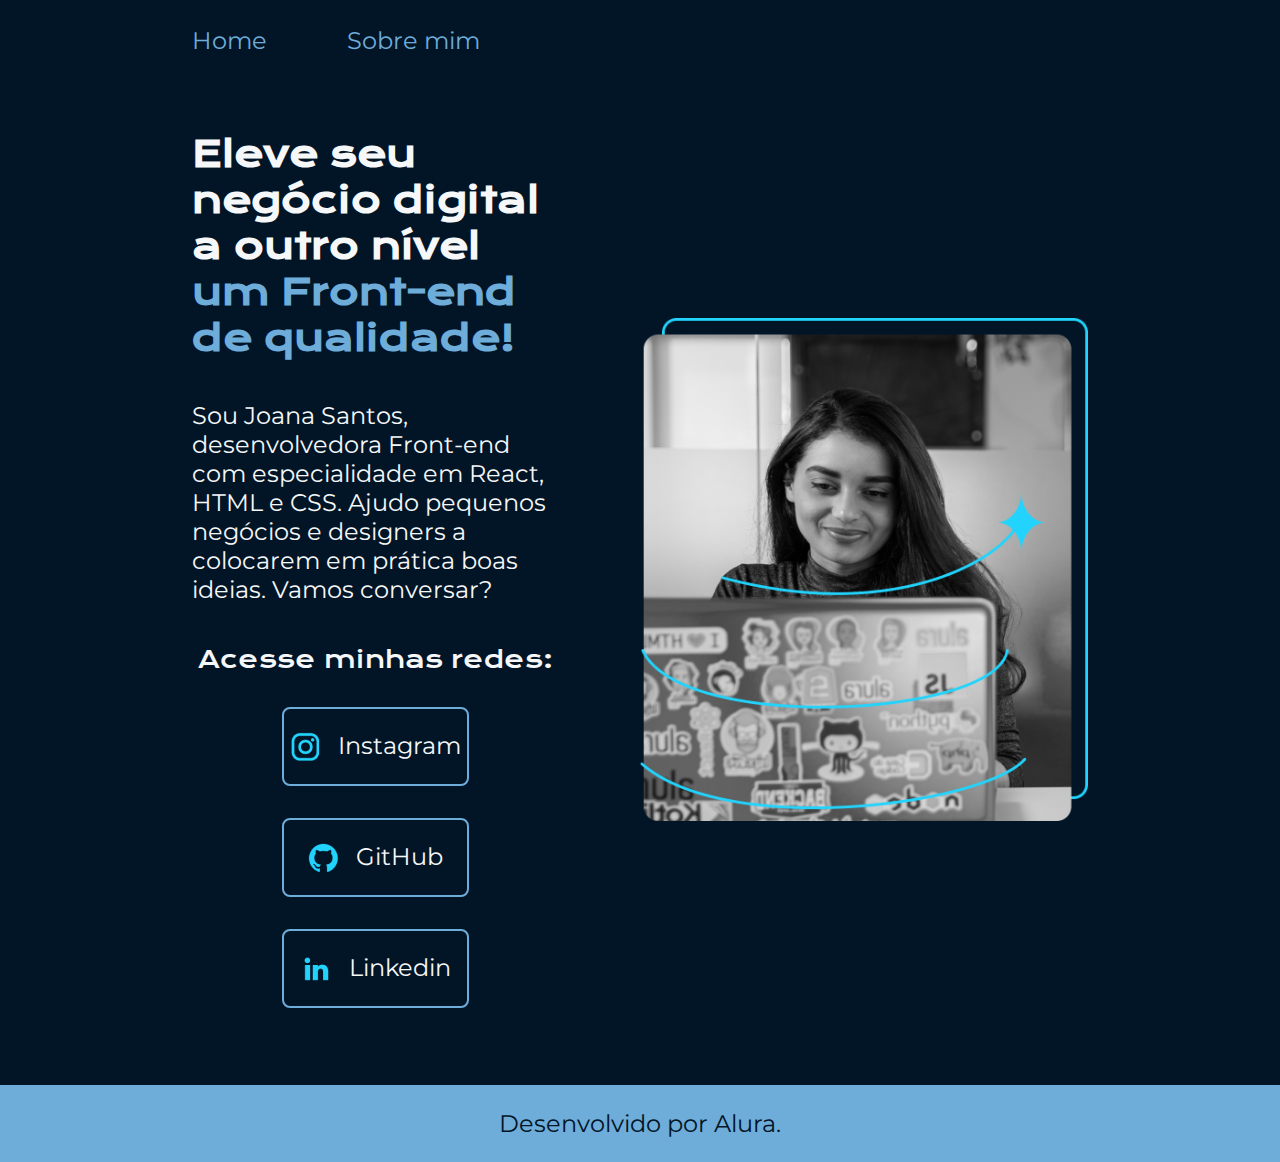
==== index.html @ 9f4eefaa "meu committ" ====
<!DOCTYPE html>
<html lang="pt-br">
<head>
    <meta charset="UTF-8">
    <meta name="viewport" content="width=device-width, initial-scale=1.0">
    <link rel="stylesheet" href="./styles/styles.css">
    <title>Portfolio</title>
</head>
<body>
   <header class="cabecalho">
    <nav class="cabecalho_menu">
        <a class="cabecalho_menu_link" href="index.html" >Home</a>
        <a class="cabecalho_menu_link" href="about.html">Sobre mim</a>
    </nav>
   </header>
    <main class="apresentacao"> 
    <section class="apresentacao__conteudo">
            <h1 class="apresentacao__conteudo__titulo">Eleve seu negócio digital a outro nível <strong class="titulo-destaque"> um Front-end de qualidade!</strong></h1>
            <p class="apresentacao__conteudo__paragrafo"> Sou Joana Santos, desenvolvedora Front-end com especialidade em React, HTML 
            e CSS. Ajudo pequenos negócios e designers a colocarem em 
            prática boas ideias. Vamos conversar?</p>
            <div class="apresentacao__links">
                <h2 class="apresentacao__subtitulo">Acesse minhas redes:</h2>
            <a class="apresentacao__links__navegacao" href="https://www.instagram.com/">
                <img src="./assets/instagram.png" alt="icone instagram">Instagram
            </a>
            <a class="apresentacao__links__navegacao" href="https://github.com/">
                <img src="./assets/github.png" alt="icone github">GitHub
            </a>
            <a class="apresentacao__links__navegacao" href="https://br.linkedin.com/">
                <img src="./assets/linkedin.png" alt="icone linkedin">Linkedin
            </a>
            </div> 
    </section>
        <img class="apresentacao_imagem" src="./assets/Imagem.png" alt="foto Joana">
    </main>
    <footer class="rodape">
        <p>Desenvolvido por Alura.</p>
    </footer>
</body>
</html>
---- styles/styles.css ----
@import url('https://fonts.googleapis.com/css2?family=Krona+One&family=Montserrat:wght@400;600&display=swap');

:root{
    --cor-primaria: #021526;
    --cor-secundaria: #F5F7F8;
    --cor-terceiaria: #6EACDA;
    --cor-hover: #E2E2B6;
    
    --font-primaria: "Montserrat", sans-serif;
    --font-secundaria: "Krona One", sans-serif;

}

*{
    margin: 0;
    padding: 0;
}

body {
    /* height: 100vh; */
    box-sizing: border-box;
    background-color: var(--cor-primaria);
    color: var(--cor-secundaria);

}

.cabecalho{
    padding: 2% 0% 0% 15%;
}

.cabecalho_menu{
    display: flex;
    gap: 80px;
}

.cabecalho_menu_link{
    font-family: var(--font-primaria);
    font-weight: 600px;
    font-size: 1.5rem;
    color: var(--cor-terceiaria);
    text-decoration: none;
}

.titulo-destaque{
    color: var(--cor-terceiaria);
}

.apresentacao{
    padding: 6% 15%;
    display: flex;
    align-items: center;
    justify-content: space-between;
    gap: 82px;

}

.apresentacao__conteudo{
    width: 50%;
    display: flex;
    flex-direction: column;
    gap: 40px;
    
}

.apresentacao__conteudo__titulo{
    font-size: 2.25rem;
    font-family: var(--font-secundaria);
}

.apresentacao__conteudo__paragrafo{
    font-size: 1.5rem;
    font-family: var(--font-primaria);
}

.apresentacao__links{
    display: flex;
    flex-direction: column;
    justify-content: space-between;
    align-items: center;
    gap: 32px;
}

.apresentacao__subtitulo{
    font-family: "Krona One", sans-serif;
    font-weight: 400;
    font-size: 1.5rem;

}

.apresentacao__links__navegacao{
    display: flex;
    justify-content: center;
    gap: 16px;
    font-family: var(--font-primaria);
    font-size: 1.5rem;
    text-align:  center;
    width: 50%;
    border: 2px solid var(--cor-terceiaria);
    border-radius: 8px;
    padding: 21.5px 0;
    text-decoration: none;
    color: var(--cor-secundaria);
}


.apresentacao__links__link:hover{
    background-color: var(--cor-hover);
}

.apresentacao_imagem{
    width: 50%;
}

.rodape{
    padding: 24px;
    color: var(--cor-primaria);
    background-color: var(--cor-terceiaria);
    text-align: center;
    font-family: var(--font-primaria);
    font-size: 1.5rem;
    font-weight: 400px;
}

@media(max-width: 1200px){

    .cabecalho{
        padding: 10%;
    }

    .cabecalho_menu{
        justify-content: center;
    }

    .apresentacao{
        flex-direction: column-reverse;
        padding: 5%;
    }
    .apresentacao__conteudo{
        width: auto;
    }
}
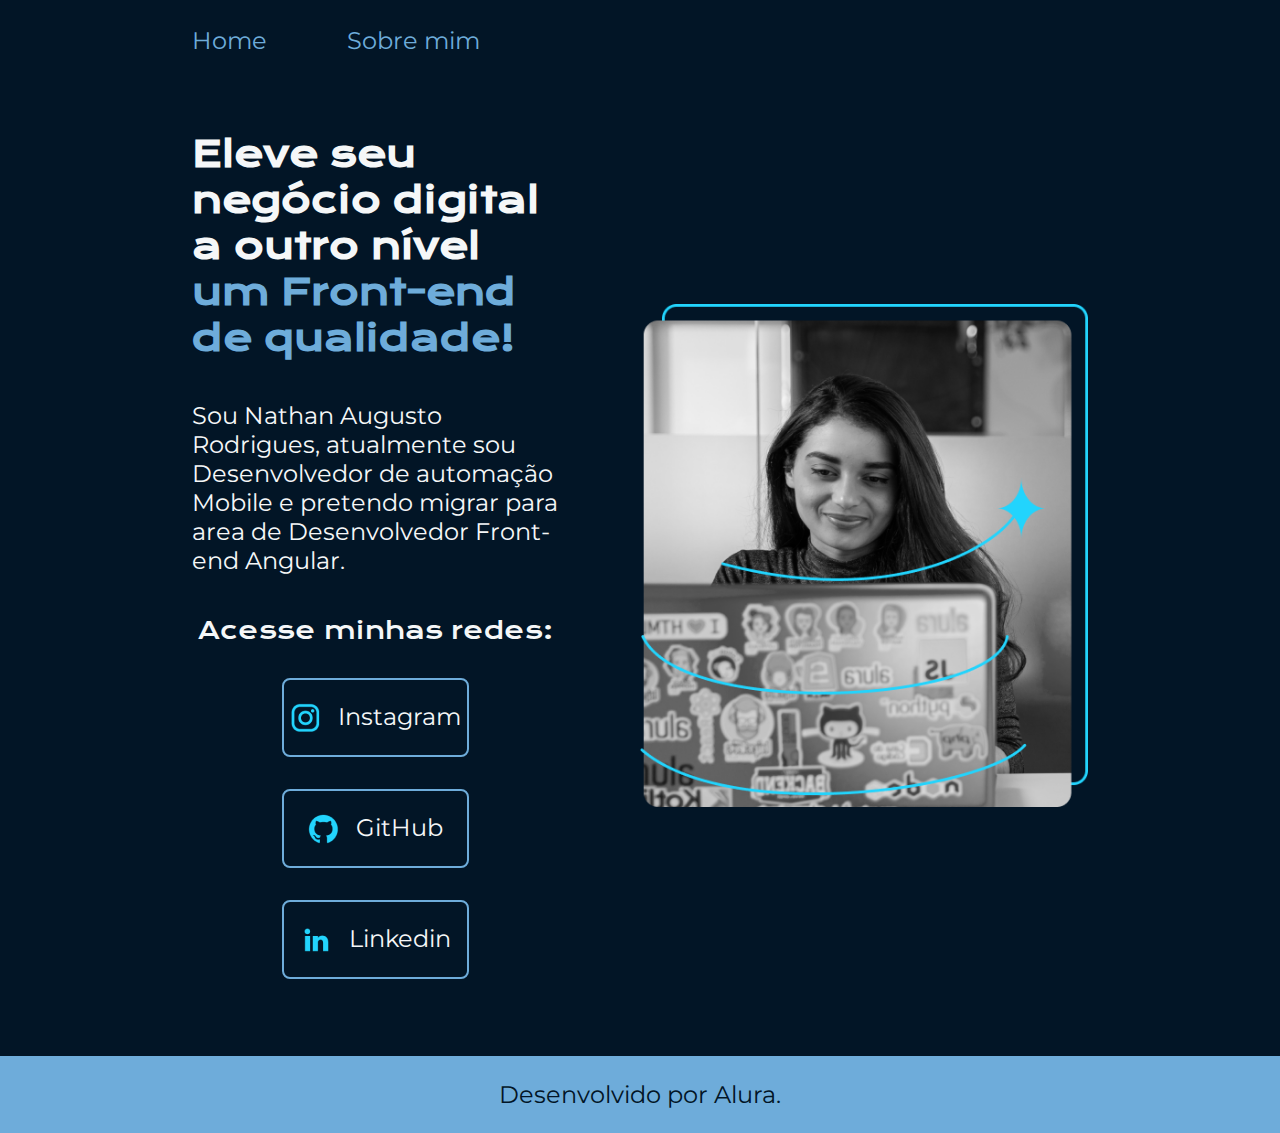
==== commit be891eb2: "alteracao do texto" ====
--- a/index.html
+++ b/index.html
@@ -16,9 +16,8 @@
     <main class="apresentacao"> 
     <section class="apresentacao__conteudo">
             <h1 class="apresentacao__conteudo__titulo">Eleve seu negócio digital a outro nível <strong class="titulo-destaque"> um Front-end de qualidade!</strong></h1>
-            <p class="apresentacao__conteudo__paragrafo"> Sou Joana Santos, desenvolvedora Front-end com especialidade em React, HTML 
-            e CSS. Ajudo pequenos negócios e designers a colocarem em 
-            prática boas ideias. Vamos conversar?</p>
+            <p class="apresentacao__conteudo__paragrafo"> Sou Nathan Augusto Rodrigues, atualmente sou Desenvolvedor de automação Mobile 
+            e pretendo migrar para area de Desenvolvedor Front-end Angular.</p>
             <div class="apresentacao__links">
                 <h2 class="apresentacao__subtitulo">Acesse minhas redes:</h2>
             <a class="apresentacao__links__navegacao" href="https://www.instagram.com/">
@@ -32,7 +31,7 @@
             </a>
             </div> 
     </section>
-        <img class="apresentacao_imagem" src="./assets/Imagem.png" alt="foto Joana">
+        <img class="apresentacao_imagem" src="./assets/Imagem.png" alt="foto Nathan">
     </main>
     <footer class="rodape">
         <p>Desenvolvido por Alura.</p>
